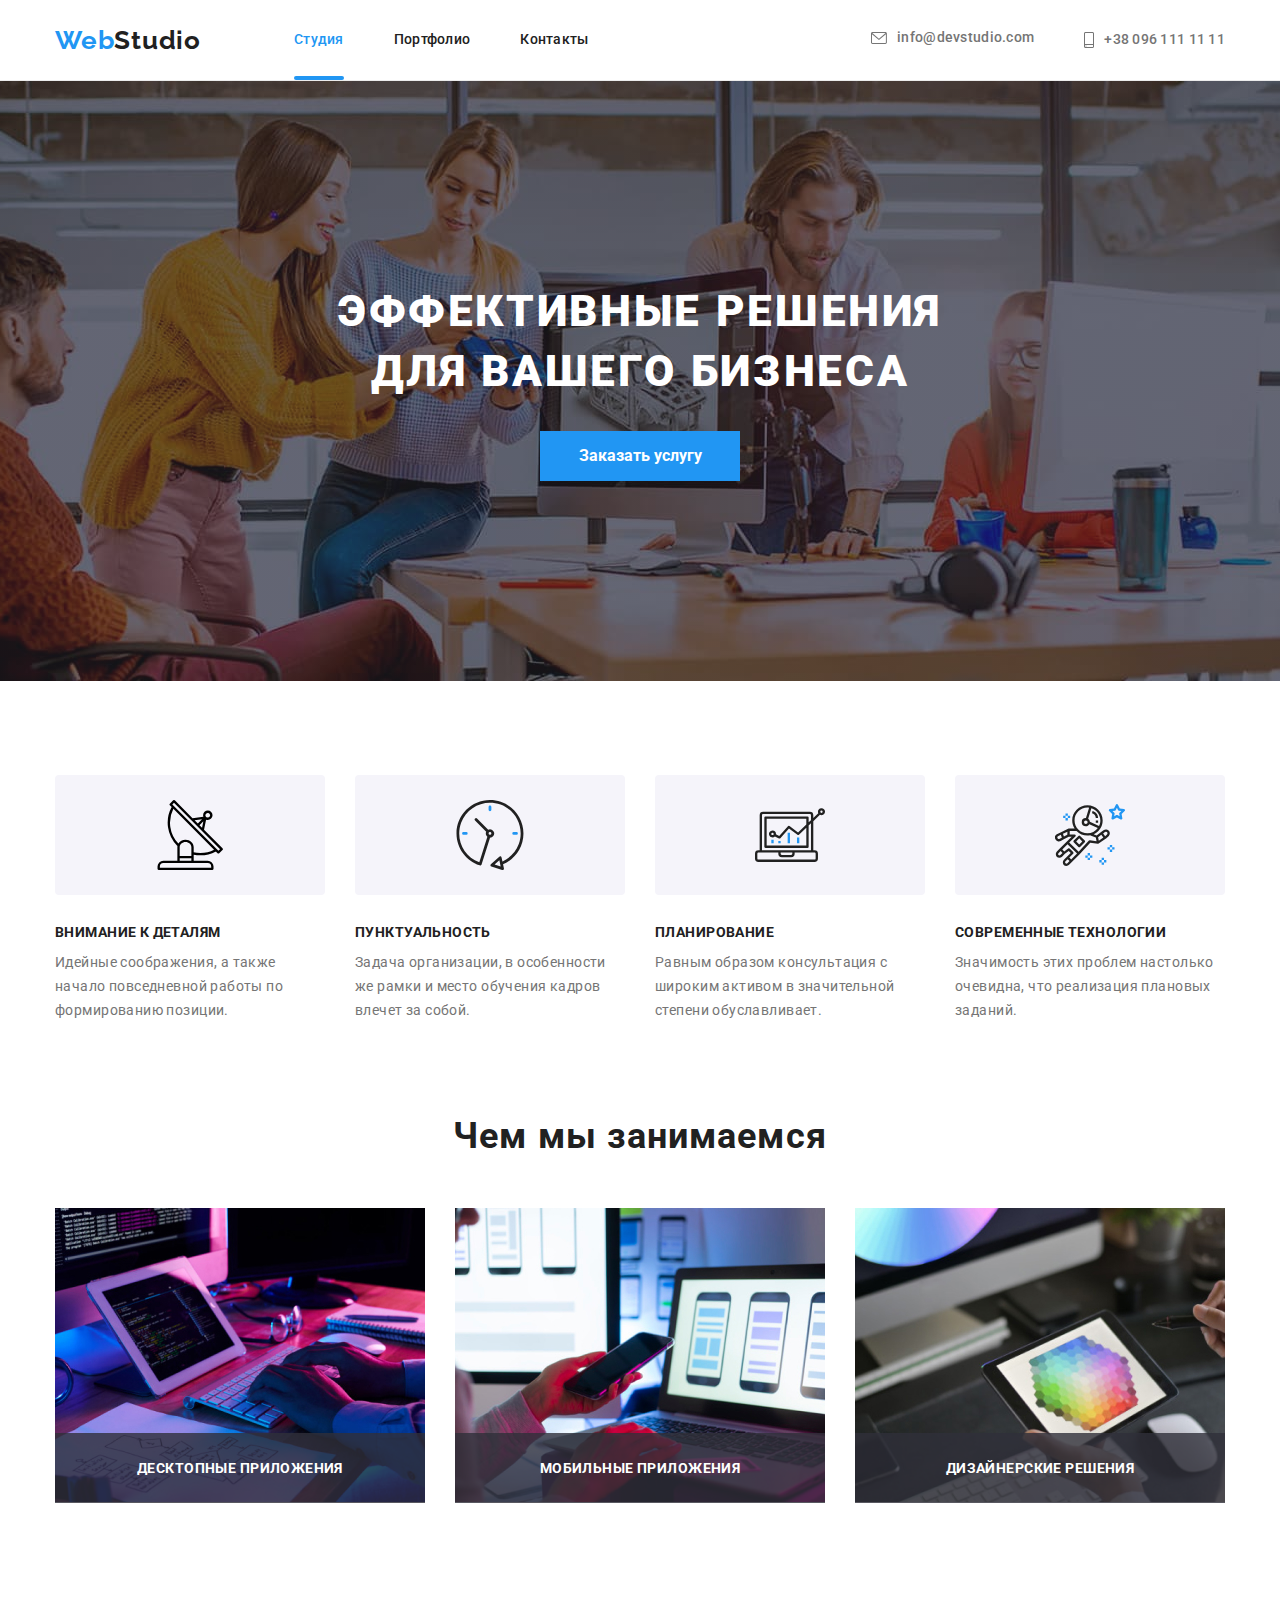
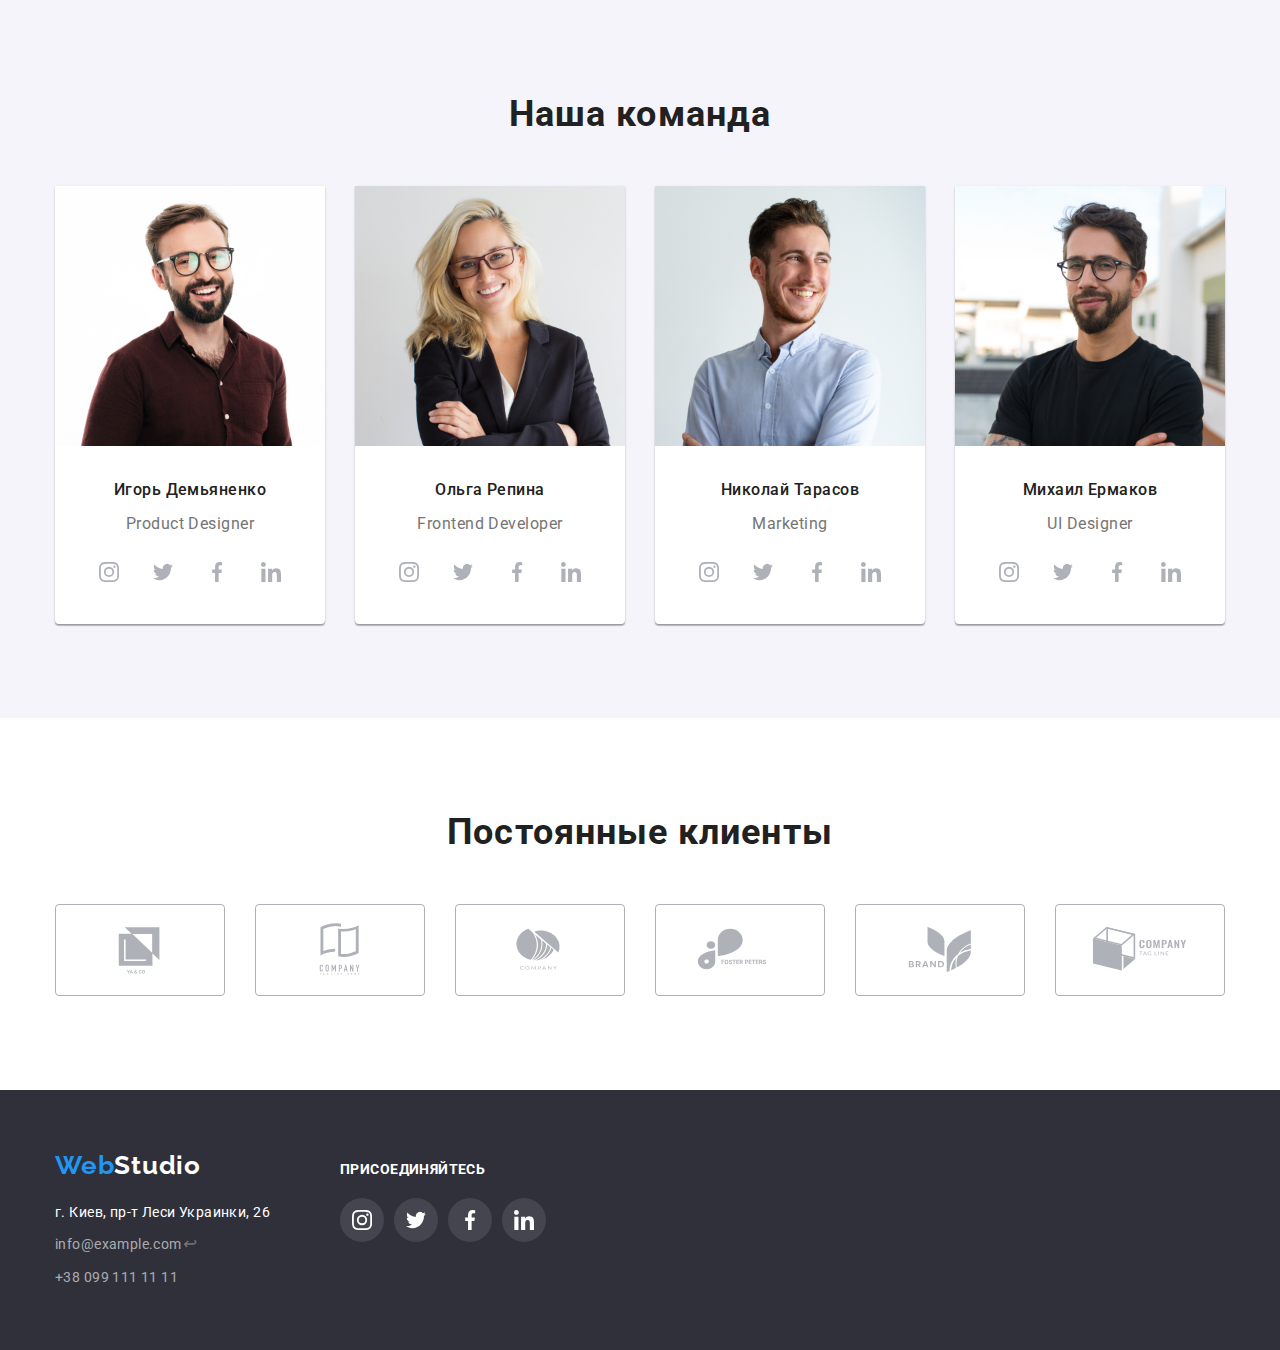
==== index.html @ ed4b8aeb "clone repo" ====
<!DOCTYPE html>
<html lang="ru">
  <head>
    <meta charset="UTF-8" />
    <meta http-equiv="X-UA-Compatible" content="IE=edge" />
    <meta name="viewport" content="width=device-width, initial-scale=1.0" />
    <title>Home work #5</title>
    <link
      href="https://fonts.googleapis.com/css2?family=Raleway:wght@700&family=Roboto:wght@400;500;700;900&display=swap"
      rel="stylesheet"
    />
    <link
      rel="stylesheet"
      href="https://cdnjs.cloudflare.com/ajax/libs/modern-normalize/1.1.0/modern-normalize.min.css"
    />
    <link rel="stylesheet" href="./css/styles.css" />
  </head>
  <body>
    <header class="page-header">
      <nav class="conteiner header-nav">
        <a class="logo link" href="./index.html"
          ><span class="logo-accent">Web</span>Studio</a
        >

        <ul class="site-nav list">
          <li class="item">
            <a href="./index.html" class="link curent">Студия</a>
          </li>
          <li class="item">
            <a href="./portfolio.html" class="link">Портфолио</a>
          </li>
          <li class="item"><a href="" class="link">Контакты</a></li>
        </ul>
        <ul class="contact-nav list">
          <li class="item">
            <a href="emailto:info@devstudio.com" class="e-mail-nav">
              <svg class="icon-envelope">
                <use
                  href="./images/iconsvg/symbol-defs.svg#icon-envelope"
                ></use>
              </svg>
              info@devstudio.com
            </a>
          </li>
          <li class="item">
            <a href="tel:+380961111111" class="tel-nav">
              <svg class="icon-smartphone">
                <use
                  href="./images/iconsvg/symbol-defs.svg#icon-smartphone"
                ></use>
              </svg>
              +38 096 111 11 11</a
            >
          </li>
        </ul>
      </nav>
    </header>

    <main>
      <section class="hero">
        <h1 class="hero-title">Эффективные решения для вашего бизнеса</h1>
        <button type="button" class="hero-button" data-modal-open>
          Заказать услугу
        </button>
      </section>
      <section class="section">
        <div class="conteiner">
          <h2 class="section-title block">Наши преимущества</h2>
          <ul class="list feature-list">
            <li class="feature-margine">
              <div class="icon-section">
                <svg class="icon-hero">
                  <use
                    href="./images/iconsvg/symbol-defs.svg#icon-logoantenna"
                  ></use>
                </svg>
              </div>
              <h3 class="list-title">Внимание к деталям</h3>
              <p class="list-text">
                Идейные соображения, а также начало повседневной работы по
                формированию позиции.
              </p>
            </li>
            <li class="feature-margine">
              <div class="icon-section">
                <svg class="icon-hero">
                  <use href="./images/iconsvg/symbol-defs.svg#icon-clock"></use>
                </svg>
              </div>
              <h3 class="list-title">Пунктуальность</h3>
              <p class="list-text">
                Задача организации, в особенности же рамки и место обучения
                кадров влечет за собой.
              </p>
            </li>
            <li class="feature-margine">
              <div class="icon-section">
                <svg class="icon-hero">
                  <use
                    href="./images/iconsvg/symbol-defs.svg#icon-laptop"
                  ></use>
                </svg>
              </div>
              <h3 class="list-title">Планирование</h3>
              <p class="list-text">
                Равным образом консультация с широким активом в значительной
                степени обуславливает.
              </p>
            </li>
            <li class="feature-margine">
              <div class="icon-section">
                <svg class="icon-hero">
                  <use
                    href="./images/iconsvg/symbol-defs.svg#icon-astronaut"
                  ></use>
                </svg>
              </div>
              <h3 class="list-title">Современные технологии</h3>
              <p class="list-text">
                Значимость этих проблем настолько очевидна, что реализация
                плановых заданий.
              </p>
            </li>
          </ul>
        </div>
      </section>

      <section class="section no-padding">
        <div class="conteiner">
          <h2 class="section-title">Чем мы занимаемся</h2>
          <ul class="pictures list">
            <li class="img-margine">
              <div class="pictur-container">
                <img
                  src="./images/quality1.jpg"
                  width="370"
                  alt="Верстка , скилет , внешнее оформление"
                />
                <h3 class="pictur-name">Десктопные приложения</h3>
              </div>
            </li>
            <li class="img-margine">
              <div class="pictur-container">
                <img
                  src="./images/quality2.jpg"
                  width="370"
                  alt="Мобильная разработка"
                />
                <h3 class="pictur-name">Мобильные приложения</h3>
              </div>
            </li>
            <li class="img-margine">
              <div class="pictur-container">
                <img src="./images/quality3.jpg" width="370" alt="Стилистика" />
                <h3 class="pictur-name">Дизайнерские решения</h3>
              </div>
            </li>
          </ul>
        </div>
      </section>

      <section class="section teams-title">
        <div class="conteiner">
          <h2 class="section-title">Наша команда</h2>
          <ul class="comunity-title list">
            <li class="picture-margine">
              <img
                class="person"
                src="./images/productdesigner.jpg"
                width="270"
                alt="Дизайнер продукта"
              />
              <div class="posution">
                <h3 class="team-title">Игорь Демьяненко</h3>
                <p class="person-title">Product Designer</p>
              </div>
              <ul class="person-contacts list">
                <li class="">
                  <a class="link-networks" href="">
                    <svg class="logo-networks">
                      <use
                        href="./images/iconsvg/symbol-defs.svg#icon-instagram"
                      ></use>
                    </svg>
                  </a>
                </li>
                <li>
                  <a href="" class="link-networks">
                    <svg class="logo-networks">
                      <use
                        href="./images/iconsvg/symbol-defs.svg#icon-twitter"
                      ></use>
                    </svg>
                  </a>
                </li>
                <li>
                  <a href="" class="link-networks">
                    <svg class="logo-networks">
                      <use
                        href="./images/iconsvg/symbol-defs.svg#icon-facebook"
                      ></use>
                    </svg>
                  </a>
                </li>
                <li>
                  <a href="" class="link-networks">
                    <svg class="logo-networks">
                      <use
                        href="./images/iconsvg/symbol-defs.svg#icon-linkedin"
                      ></use>
                    </svg>
                  </a>
                </li>
              </ul>
            </li>
            <li class="picture-margine">
              <img
                class="person"
                src="./images/frontenddeveloper.jpg"
                width="270"
                alt="Фронтенд-разработчик"
              />
              <div class="posution">
                <h3 class="team-title">Ольга Репина</h3>
                <p class="person-title">Frontend Developer</p>
              </div>
              <ul class="person-contacts list">
                <li class="">
                  <a class="link-networks" href="">
                    <svg class="logo-networks">
                      <use
                        href="./images/iconsvg/symbol-defs.svg#icon-instagram"
                      ></use>
                    </svg>
                  </a>
                </li>
                <li>
                  <a href="" class="link-networks">
                    <svg class="logo-networks">
                      <use
                        href="./images/iconsvg/symbol-defs.svg#icon-twitter"
                      ></use>
                    </svg>
                  </a>
                </li>
                <li>
                  <a href="" class="link-networks">
                    <svg class="logo-networks">
                      <use
                        href="./images/iconsvg/symbol-defs.svg#icon-facebook"
                      ></use>
                    </svg>
                  </a>
                </li>
                <li>
                  <a href="" class="link-networks">
                    <svg class="logo-networks">
                      <use
                        href="./images/iconsvg/symbol-defs.svg#icon-linkedin"
                      ></use>
                    </svg>
                  </a>
                </li>
              </ul>
            </li>
            <li class="picture-margine">
              <img
                class="person"
                src="./images/marketing.jpg"
                width="270"
                alt="Маркетинг"
              />
              <div class="posution">
                <h3 class="team-title">Николай Тарасов</h3>
                <p class="person-title">Marketing</p>
              </div>
              <ul class="person-contacts list">
                <li class="">
                  <a class="link-networks" href="">
                    <svg class="logo-networks">
                      <use
                        href="./images/iconsvg/symbol-defs.svg#icon-instagram"
                      ></use>
                    </svg>
                  </a>
                </li>
                <li>
                  <a href="" class="link-networks">
                    <svg class="logo-networks">
                      <use
                        href="./images/iconsvg/symbol-defs.svg#icon-twitter"
                      ></use>
                    </svg>
                  </a>
                </li>
                <li>
                  <a href="" class="link-networks">
                    <svg class="logo-networks">
                      <use
                        href="./images/iconsvg/symbol-defs.svg#icon-facebook"
                      ></use>
                    </svg>
                  </a>
                </li>
                <li>
                  <a href="" class="link-networks">
                    <svg class="logo-networks">
                      <use
                        href="./images/iconsvg/symbol-defs.svg#icon-linkedin"
                      ></use>
                    </svg>
                  </a>
                </li>
              </ul>
            </li>
            <li class="picture-margine">
              <img
                class="person"
                src="./images/uidesigner.jpg"
                width="270"
                alt="Дизайнер пользовательского интерфейса"
              />
              <div class="posution">
                <h3 class="team-title">Михаил Ермаков</h3>
                <p class="person-title">UI Designer</p>
              </div>
              <ul class="person-contacts list">
                <li class="">
                  <a class="link-networks" href="">
                    <svg class="logo-networks">
                      <use
                        href="./images/iconsvg/symbol-defs.svg#icon-instagram"
                      ></use>
                    </svg>
                  </a>
                </li>
                <li>
                  <a href="" class="link-networks">
                    <svg class="logo-networks">
                      <use
                        href="./images/iconsvg/symbol-defs.svg#icon-twitter"
                      ></use>
                    </svg>
                  </a>
                </li>
                <li>
                  <a href="" class="link-networks">
                    <svg class="logo-networks">
                      <use
                        href="./images/iconsvg/symbol-defs.svg#icon-facebook"
                      ></use>
                    </svg>
                  </a>
                </li>
                <li>
                  <a href="" class="link-networks">
                    <svg class="logo-networks">
                      <use
                        href="./images/iconsvg/symbol-defs.svg#icon-linkedin"
                      ></use>
                    </svg>
                  </a>
                </li>
              </ul>
            </li>
          </ul>
        </div>
      </section>
      <section class="section">
        <div class="conteiner">
          <h2 class="section-title">Постоянные клиенты</h2>
          <ul class="company-section list">
            <li class="company">
              <a class="company-link" href="">
                <svg class="company-logo">
                  <use
                    href="./images/iconsvg/symbol-defs.svg#icon-logofirst"
                  ></use>
                </svg>
              </a>
            </li>
            <li class="company">
              <a class="company-link" href="">
                <svg class="company-logo">
                  <use
                    href="./images/iconsvg/symbol-defs.svg#icon-logosecond"
                  ></use>
                </svg>
              </a>
            </li>
            <li class="company">
              <a class="company-link" href="">
                <svg class="company-logo">
                  <use
                    href="./images/iconsvg/symbol-defs.svg#icon-logothird"
                  ></use>
                </svg>
              </a>
            </li>
            <li class="company">
              <a class="company-link" href="">
                <svg class="company-logo">
                  <use
                    href="./images/iconsvg/symbol-defs.svg#icon-logofourth"
                  ></use>
                </svg>
              </a>
            </li>
            <li class="company">
              <a class="company-link" href="">
                <svg class="company-logo">
                  <use
                    href="./images/iconsvg/symbol-defs.svg#icon-logofifth"
                  ></use>
                </svg>
              </a>
            </li>
            <li class="company">
              <a class="company-link" href=""
                ><svg class="company-logo">
                  <use
                    href="./images/iconsvg/symbol-defs.svg#icon-logosixth"
                  ></use></svg
              ></a>
            </li>
          </ul>
        </div>
      </section>
    </main>

    <footer class="main-footer">
      <div class="conteiner main-footer-container">
        <div>
          <a href="./index.html" class="logo link"
            ><span class="logo-accent">Web</span
            ><span class="logostudia-accent">Studio</span></a
          >
          <address>
            <ul class="list">
              <li class="adress-margin">
                <a
                  href="https://www.google.com/maps/d/viewer?mid=10uSM3H-mIU3GznYo2szRIEphczw&hl=en_US&ll=50.42732700000001%2C30.538092&z=17"
                  class="map"
                  target="_blank"
                  rel="noopener noreferrer"
                  >г. Киев, пр-т Леси Украинки, 26</a
                >
              </li>
              <li class="contact-margin">
                <a href="mailto:info@example.com" class="footer-info"
                  >info@example.com</a
                >↩
              </li>
              <li class="contact-margin">
                <a href="tel:+380991111111" class="footer-info"
                  >+38 099 111 11 11</a
                >
              </li>
            </ul>
          </address>
        </div>
        <div class="footer-section">
          <h4 class="footer-contact-title">присоединяйтесь</h4>
          <ul class="footer-contact list">
            <li>
              <a class="footer-contact-link" href="">
                <svg class="footer-networks">
                  <use
                    href="./images/iconsvg/symbol-defs.svg#icon-footerinstagram"
                  ></use>
                </svg>
              </a>
            </li>
            <li>
              <a class="footer-contact-link" href="">
                <svg class="footer-networks">
                  <use
                    href="./images/iconsvg/symbol-defs.svg#icon-footertwitter"
                  ></use>
                </svg>
              </a>
            </li>
            <li>
              <a class="footer-contact-link" href="">
                <svg class="footer-networks">
                  <use
                    href="./images/iconsvg/symbol-defs.svg#icon-footerfacebook"
                  ></use>
                </svg>
              </a>
            </li>
            <li>
              <a class="footer-contact-link" href="">
                <svg class="footer-networks">
                  <use
                    href="./images/iconsvg/symbol-defs.svg#icon-footerlinkedin"
                  ></use>
                </svg>
              </a>
            </li>
          </ul>
        </div>
      </div>
    </footer>
    <div class="bagdrop is-hidden" data-modal>
      <div class="modal">
        <button class="hero-button-close" data-modal-close>
          <svg class="hero-icon-close">
            <use href="./images/iconsvg/symbol-defs.svg#icon-close"></use>
          </svg>
        </button>
      </div>
    </div>
    <script src="./js/modal.js"></script>
  </body>
</html>
---- css/styles.css ----
:root {
  --primary-text-color: #757575;
  --main-black-color: #212121;
  --accent-color: #2196f3;
  --main-white-color: #ffffff;
  --hero-footer-backgraund-color: #2f303a;
  --section-team-background-color: #f5f4fa;
  --contacts-text-color: rgba(255, 255, 255, 0.6);

  --anim: 250ms cubic-bezier(0.4, 0, 0.2, 1);
}

body {
  background-color: var(--main-white-color);
  color: var(--primary-text-color);
  font-family: Roboto, sans-serif;
}
.list {
  padding: 0;
  margin: 0;
  list-style: none;
}
.block {
  position: absolute;
  width: 1px;
  height: 1px;
  margin: -1px;
  border: 0;
  padding: 0;

  white-space: nowrap;
  clip-path: inset(100%);
  clip: rect(0 0 0 0);
  overflow: hidden;
}
/* reset */
h1,
h2,
h3,
h4,
h5,
p,
ul {
  margin: 0;
  padding: 0;
  border: 0;
  font-size: 100%;
  font: inherit;
  vertical-align: baseline;
}

/* Header */
.page-header {
  border-bottom: 1px solid #ececec;
}

.header-nav {
  display: flex;
  align-items: center;
}
.e-mail-nav {
  color: var(--primary-text-color);
  display: flex;
  align-items: center;
  transition: var(--anim);
}
.e-mail-nav:hover {
  color: var(--primary-text-color);
}
.icon-envelope {
  width: 16px;
  height: 12px;
  fill: currentColor;
  margin-right: 10px;
}
.tel-nav {
  display: flex;
  align-items: center;
  transition: var(--anim);
}
.icon-smartphone {
  width: 10px;
  height: 16px;
  fill: currentColor;
  margin-right: 10px;
}
.icon-smartphone:hover {
  fill: var(--accent-color);
}
.conteiner {
  margin-left: auto;
  margin-right: auto;
  width: 1200px;
  padding-left: 15px;
  padding-right: 15px;
}
.icon-smartphone {
  width: 10px;
  height: 16px;
}
.logo {
  color: var(--main-black-color);
  font-family: "Raleway", cursive;
  font-weight: 700;
  font-size: 26px;
  line-height: 1.19;
  letter-spacing: 0.03em;
  text-decoration: none;
}
.logo-accent {
  color: var(--accent-color);
}
.site-nav {
  display: flex;
  margin-left: 93px;
}
.site-nav .item {
  margin-right: 50px;
}
.site-nav .item:last-child {
  margin-right: 0;
}
.site-nav .link {
  display: block;
  padding-top: 32px;
  padding-bottom: 32px;

  color: var(--main-black-color);
  font-weight: 500;
  font-size: 14px;
  line-height: 1.14;
  letter-spacing: 0.02em;
  text-decoration: none;
  transition: var(--anim);
}
.site-nav .link:hover,
.site-nav .link:focus {
  color: var(--accent-color);
}
.site-nav .link.curent {
  color: var(--accent-color);
}
.link.curent {
  position: relative;
}
.link.curent::after {
  content: "";
  position: absolute;
  bottom: 0;
  left: 0;
  transform: translateY(-10);

  background-color: var(--accent-color);
  display: block;
  width: 100%;
  height: 4px;
  border-radius: 2px;
}
.contact-nav a {
  color: var(--primary-text-color);
  font-weight: 500;
  font-size: 14px;
  line-height: 1.14px;
  letter-spacing: 0.02em;
  text-decoration: none;
}
.contact-nav a:hover,
.contact-nav a:focus {
  color: var(--accent-color);
}
.contact-nav {
  display: flex;
  margin-left: auto;
}
.contact-nav .item + .item {
  margin-left: 50px;
}

/* Main
 Эффективные решения для вашего бизнеса */
.hero {
  padding-top: 200px;
  padding-bottom: 200px;
  text-align: center;
  background-color: var(--main-black-color);
  background-image: linear-gradient(
      to right,
      rgba(47, 48, 58, 0.4),
      rgba(47, 48, 58, 0.4)
    ),
    url(../images/team.jpg);
  height: 600px;
  max-width: 1600px;
  background-repeat: no-repeat;
  background-size: cover;
  background-position: center;

  margin-left: auto;
  margin-right: auto;
}
.hero-title {
  margin-top: 0px;
  margin-bottom: 30px;
  margin-left: auto;
  margin-right: auto;

  color: var(--main-white-color);
  font-weight: 900;
  font-size: 44px;
  line-height: 1.37;
  text-transform: uppercase;
  letter-spacing: 0.06em;
  text-align: center;
  width: 700px;
}

.hero-button {
  width: 200px;
  height: 50px;
  color: var(--main-white-color);
  background: var(--accent-color);
  font-family: inherit;
  font-weight: 700;
  font-size: 16px;
  line-height: 1.9;
  border-width: 0;
}
.bagdrop.is-hidden {
  opacity: 0;
  visibility: hidden;
  pointer-events: none;
}

.modal {
  position: absolute;
  top: 50%;
  left: 50%;
  transform: translate(-50%, -50%);

  width: 530px;
  height: 580px;
  background: #ffffff;
  box-shadow: 0px 1px 3px rgba(0, 0, 0, 0.12), 0px 1px 1px rgba(0, 0, 0, 0.14),
    0px 2px 1px rgba(0, 0, 0, 0.2);
  border-radius: 4px;
  z-index: 2;
}
.bagdrop {
  position: fixed;
  left: 0;
  top: 0;
  background-color: rgba(0, 0, 0, 0.2);
  transition: var(--anim);

  width: 100%;
  height: 100%;
}
.hero-icon-close {
  width: 30px;
  height: 30px;
}
.hero-button-close {
  display: flex;
  justify-content: center;
  align-items: center;
  padding: 0;
  position: absolute;
  right: 8px;
  top: 8px;
  visibility: visible;
  pointer-events: visible;
  border-radius: 50%;
  width: 30px;
  height: 30px;
  border: 0;
  background-color: var(--main-white-color);
}
.section {
  padding-top: 94px;
  padding-bottom: 94px;
}
.feature-list {
  display: flex;
  margin-top: 0;
  margin-bottom: 10;
}
/* Чем занимаемся */
.section-title {
  margin-bottom: 50px;
  margin-top: 0;

  color: var(--main-black-color);
  font-weight: 700;
  font-size: 36px;
  line-height: 1.16;
  letter-spacing: 0.03em;
  text-align: center;
}

.company-section {
  display: flex;
}

.company-link {
  display: flex;
  justify-content: center;
  align-items: center;
  width: 170px;
  height: 92px;
  border: 1px solid #afb1b8;
  border-radius: 4px;
  color: #afb1b8;
  transition: var(--anim);
}
.company-logo {
  width: 106px;
  height: 60px;
  fill: currentColor;
}
.company-link:hover,
.company-link:focus {
  color: var(--accent-color);
  border-color: var(--accent-color);
}
.company-section .company + .company {
  margin-left: 30px;
}

/* Наши преимущества */
.feature-list .feature-margine + .feature-margine {
  margin-left: 30px;
}
.icon-section {
  background-color: var(--section-team-background-color);
  width: 270px;
  height: 120px;
  display: flex;
  justify-content: center;
  align-items: center;
  margin-bottom: 30px;
  border-radius: 4px;
}

.icon-hero {
  width: 70px;
  height: 70px;
}

.list-title {
  margin-top: 0;
  margin-bottom: 10px;

  color: var(--main-black-color);
  font-weight: 700;
  font-size: 14px;
  line-height: 1.14;
  letter-spacing: 0.03em;
  text-transform: uppercase;
}
.list-text {
  margin-top: 10px;
  margin-bottom: 0;
  width: 270px;

  color: var(--primary-text-color);
  font-size: 14px;
  line-height: 1.7;
  letter-spacing: 0.03em;
}

/* cards */
.section.no-padding {
  padding-top: 0;
  padding-bottom: 94px;
}
.pictures {
  display: flex;
}
.pictures .img-margine + .img-margine {
  margin-left: 30px;
}
.pictur-container {
  position: relative;
}
.pictur-name {
  position: absolute;
  bottom: 3px;
  background: rgba(47, 48, 58, 0.8);
  padding: 27px 0;
  width: 100%;
  color: var(--main-white-color);

  font-weight: 700;
  font-size: 14px;
  line-height: calc(16 / 14);
  text-align: center;
  letter-spacing: 0.03em;
  text-transform: uppercase;
}
/* Наша команда */
.teams-title {
  background: var(--section-team-background-color);
}
.comunity-title {
  display: flex;
  margin-right: 30px;
}
.comunity-title .picture-margine + .picture-margine {
  margin-left: 30px;
}
.person {
  display: block;
}
.posution {
  padding-top: 30px;
  padding-bottom: 16px;
}
.team-title {
  margin-top: 0;
  margin-bottom: 10px;
  text-align: center;

  color: var(--main-black-color);
  font-weight: 500;
  font-size: 16px;
  line-height: 1.8;
  letter-spacing: 0.03em;
}
.person-title {
  margin-top: 0px;
  text-align: center;
  margin-bottom: 0;

  font-size: 16px;
  line-height: 1.18;
  letter-spacing: 0.03em;
}
.person-contacts {
  display: flex;
  justify-content: center;
}
.link-networks {
  display: flex;
  align-items: center;
  justify-content: center;
  width: 44px;
  height: 44px;
  color: #afb1b8;
  transition: var(--anim);
}
.link-networks:hover,
.link-networks:focus {
  background-color: var(--accent-color);
  border-radius: 50%;
  color: var(--main-white-color);
}
.person-contacts li + li {
  margin-left: 10px;
}
.logo-networks {
  width: 20px;
  height: 20px;
  fill: currentColor;
}

.picture-margine {
  border-radius: 0px 0px 4px 4px;
  background: var(--main-white-color);
  padding-bottom: 30px;
  box-shadow: 0px 1px 3px rgba(0, 0, 0, 0.12), 0px 1px 1px rgba(0, 0, 0, 0.14),
    0px 2px 1px rgba(0, 0, 0, 0.2);
  border-radius: 0px 0px 4px 4px;
}
/* footer */
.main-footer {
  padding-top: 60px;
  padding-bottom: 60px;

  background: var(--hero-footer-backgraund-color);
  text-decoration: none;
}
.main-footer-container {
  display: flex;
  align-items: baseline;
}
.adress-margin {
  margin-top: 20px;
  margin-bottom: 9px;
}
.contact-margin {
  margin-bottom: 9px;
}
.contact-margin:last-child {
  margin-bottom: 0%;
}
.logostudia-accent {
  color: var(--main-white-color);
}
.map {
  color: var(--main-white-color);
  font-size: 14px;
  line-height: 1.71;
  letter-spacing: 0.03em;
  text-decoration: none;
  font-style: normal;
  transition: var(--anim);
}
.map:hover,
.map:focus {
  color: var(--accent-color);
}
.footer-info {
  color: var(--contacts-text-color);
  font-size: 14px;
  line-height: 1.71;
  letter-spacing: 0.03em;
  text-decoration: none;
  font-style: normal;
  transition: var(--anim);
}
.footer-info:hover,
.footer-info:focus {
  color: var(--accent-color);
}
.footer-section {
  margin-left: 70px;
}
.footer-contact-title {
  font-weight: 700;
  font-size: 14px;
  line-height: 1.14;
  letter-spacing: 0.03em;
  text-transform: uppercase;
  color: var(--main-white-color);
}
.footer-contact {
  margin-top: 20px;
  display: flex;
}
.footer-contact li + li {
  margin-left: 10px;
}
.footer-contact-link {
  display: flex;
  justify-content: center;
  align-items: center;
  border-radius: 50%;
  color: var(--main-white-color);
  background-color: rgba(255, 255, 255, 0.1);
  width: 44px;
  height: 44px;
  transition: var(--anim);
}

.footer-contact-link:hover,
.footer-contact-link:focus {
  background-color: var(--accent-color);
}
.footer-networks {
  width: 20px;
  height: 20px;
  fill: currentColor;
}

/* Portfolio */
.all-content {
  padding-top: 94px;
  padding-bottom: 94px;
}
.main-portfolio {
  margin-top: 0;
  margin-bottom: 0;
  display: none;
}
.button-nav:hover,
.button-nav:focus {
  color: var(--main-white-color);
  background: var(--accent-color);
}
.filters {
  display: flex;
  justify-content: center;
  margin-bottom: 50px;
}
.filter-main {
  margin-left: 8px;
}
.button-nav {
  padding: 6px 22px;
  border-radius: 4px;
  font-family: Roboto, sans-serif;
  border-width: 0;
  color: var(--main-black-color);
  font-weight: 500;
  font-size: 16px;
  line-height: 1.6;
  text-align: center;
  letter-spacing: 0.03em;
  cursor: pointer;
  background: var(--section-team-background-color);
  transition: var(--anim);
}
/* pictures filters */
.portfolio-filters {
  display: flex;
  flex-wrap: wrap;
  margin-bottom: -30px;
}
.project {
  margin-right: 30px;
  margin-bottom: 30px;
  outline: 1px solid #eeeeee;
}
.project:hover,
.project:focus {
  box-shadow: 0px 1px 1px rgba(0, 0, 0, 0.12), 0px 4px 4px rgba(0, 0, 0, 0.06),
    1px 4px 6px rgba(0, 0, 0, 0.16);
  transition: var(--anim);
}
.project:nth-child(3n) {
  margin-right: 0;
}
.project.project:ntn-last-child(-n + 3) {
  margin-bottom: 0;
}

.project-title {
  margin-bottom: 4px;

  font-weight: 700;
  font-size: 18px;
  line-height: 2;
  letter-spacing: 0.06em;
  color: var(--main-black-color);
}
.project-cards {
  position: relative;
  overflow: hidden;

  display: inline-flex;
  align-items: center;
}
.project-card-link {
  text-decoration: none;
  color: var(--primary-text-color);
}
.project-card-link:hover .card,
.project-card-link:focus .card {
  opacity: 1;
  transform: translatey(0);
}
.card {
  background-color: rgba(33, 150, 243, 0.9);
  font-weight: 400;
  font-size: 18px;
  line-height: calc(28 / 18);
  letter-spacing: 0.03em;
  color: #ffffff;
  height: 100%;
  padding: 65px 24px;
  position: absolute;
  opacity: 0;
  transform: translatey(100%);
  transition: var(--anim);
}
.project-text {
  padding: 20px 24px;
}
.project-info {
  font-weight: 400;
  font-size: 16px;
  line-height: calc(30 / 16);
  letter-spacing: 0.03em;
}
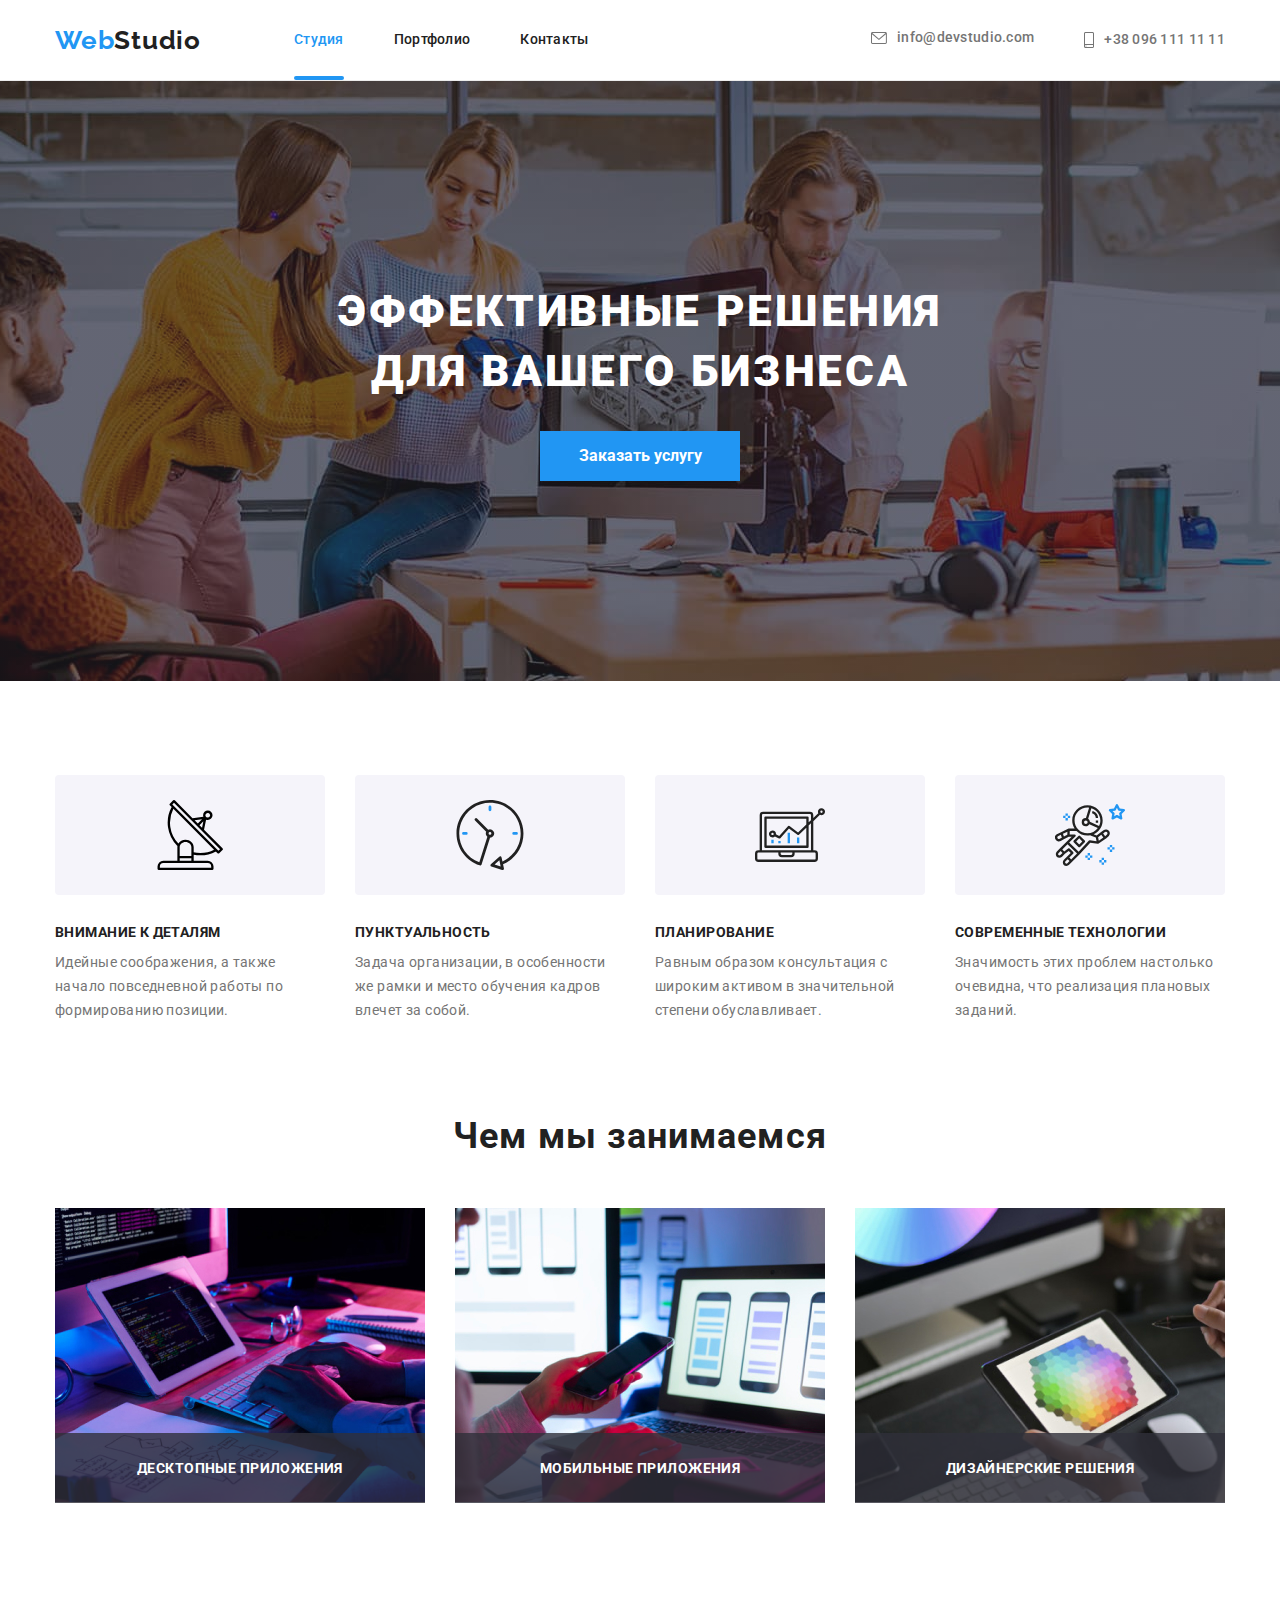
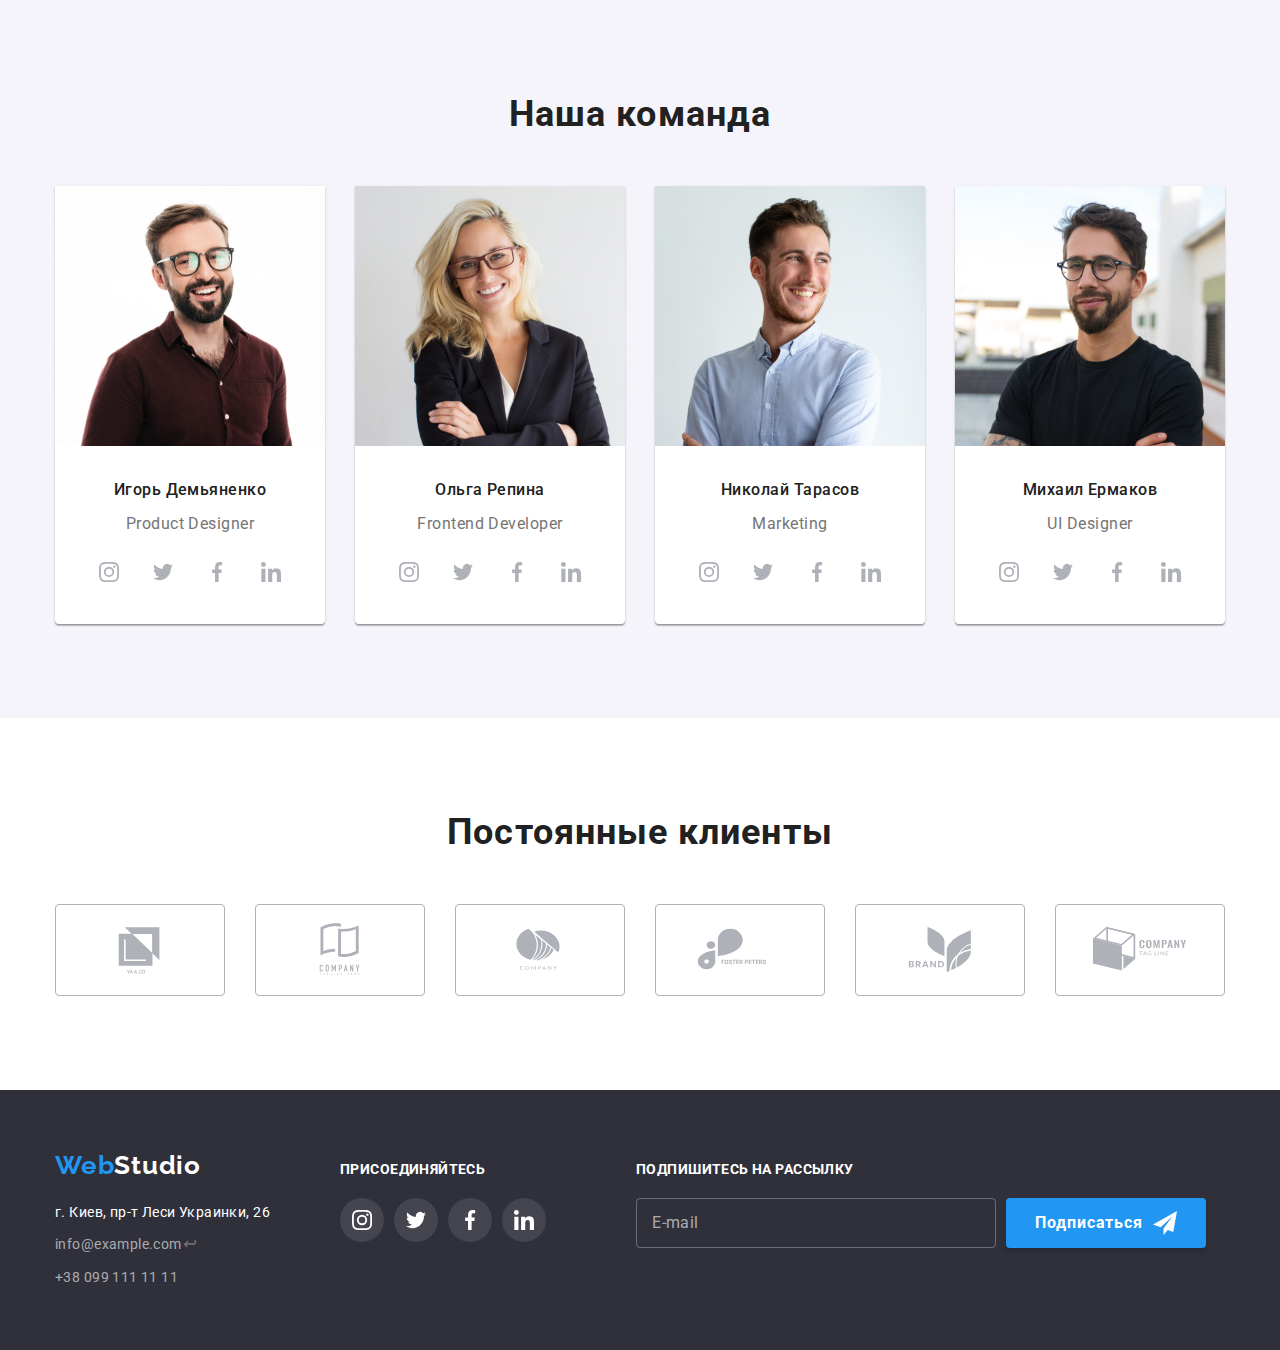
==== commit 6afe9dc8: "did homework 6" ====
--- a/index.html
+++ b/index.html
@@ -500,6 +500,25 @@
             </li>
           </ul>
         </div>
+        <div class="footer-mailing">
+          <h4 class="footer-contact-title">Подпишитесь на рассылку</h4>
+          <form class="mailing-form">
+            <label>
+              <input
+                class="footer-email"
+                type="email"
+                name="email"
+                placeholder="E-mail"
+              />
+            </label>
+            <button class="mailing-submit" type="submit">
+              <span>Подписаться</span>
+              <svg class="icon-send">
+                <use href="./images/iconsvg/symbol-defs.svg#icon-send"></use>
+              </svg>
+            </button>
+          </form>
+        </div>
       </div>
     </footer>
     <div class="bagdrop is-hidden" data-modal>
@@ -509,6 +528,66 @@
             <use href="./images/iconsvg/symbol-defs.svg#icon-close"></use>
           </svg>
         </button>
+        <form>
+          <h2 class="title-form">Оставьте свои данные, мы вам перезвоним</h2>
+          <label class="lable-form" for="">
+            <span class="name-span-form">Имя</span>
+            <span class="icon-name">
+              <input class="name-form" type="text" name="username" />
+
+              <svg class="icon-name-prson">
+                <use href="./images/iconsvg/symbol-defs.svg#icon-name"></use>
+              </svg>
+            </span>
+          </label>
+          <label class="lable-form" for="">
+            <span class="name-span-form">Телефон</span>
+            <span class="icon-name">
+              <input class="name-form" type="tel" name="number" />
+
+              <svg class="icon-name-prson">
+                <use href="./images/iconsvg/symbol-defs.svg#icon-tell"></use>
+              </svg>
+            </span>
+          </label>
+          <label class="lable-form" for="">
+            <span class="name-span-form">Почта</span>
+            <span class="icon-name">
+              <input class="name-form" type="email" name="email" />
+              <svg class="icon-name-prson">
+                <use href="./images/iconsvg/symbol-defs.svg#icon-email"></use>
+              </svg>
+            </span>
+          </label>
+          <label class="lable-form" for="">
+            <span class="name-span-form">Комментарий</span>
+            <textarea
+              class="name-form coment-form"
+              name="feedback"
+              placeholder="Введите текст"
+            ></textarea>
+          </label>
+          <label class="checkbox-label">
+            <input class="checkbox-form" type="checkbox" name="check" />
+            <svg class="icon-checkbox">
+              <use href="./images/iconsvg/symbol-defs.svg#icon-checkbox"></use>
+            </svg>
+            <span class="icon-checked">
+              <svg class="checked-form">
+                <use
+                  href="./images/iconsvg/symbol-defs.svg#icon-checkbox-checked"
+                ></use>
+              </svg>
+            </span>
+            <span class="name-span-form checkbox-name">
+              Соглашаюсь с рассылкой и принимаю
+              <a class="contract-form" href="">Условия договора</a>
+            </span>
+          </label>
+          <div class="button-form">
+            <button class="send-form" type="submit">Отправить</button>
+          </div>
+        </form>
       </div>
     </div>
     <script src="./js/modal.js"></script>
--- a/css/styles.css
+++ b/css/styles.css
@@ -274,6 +274,140 @@
   height: 30px;
   border: 0;
   background-color: var(--main-white-color);
+  cursor: pointer;
+  outline: 1px solid rgba(0, 0, 0, 0.1);
+  transition: var(--anim);
+}
+.hero-button-close:hover .hero-icon-close {
+  fill: var(--accent-color);
+}
+.title-form {
+  padding: 40px 40px 12px;
+
+  font-weight: 700;
+  font-size: 20px;
+  line-height: calc(23 / 20);
+  text-align: center;
+  letter-spacing: 0.03em;
+
+  color: var(--main-black-color);
+}
+.lable-form {
+  display: block;
+  padding: 0px 40px 12px;
+}
+.name-span-form {
+  display: block;
+  padding-bottom: 4px;
+
+  display: block;
+  font-weight: 400;
+  font-size: 12px;
+  line-height: calc(14 / 12);
+  letter-spacing: 0.01em;
+  color: var(--primary-text-color);
+}
+.name-form {
+  display: block;
+  width: 100%;
+  height: 40px;
+  border: 1px solid rgba(33, 33, 33, 0.2);
+  border-radius: 4px;
+  outline: none;
+  padding-left: 30px;
+  transition: var(--anim);
+}
+.name-form:hover,
+.name-form:focus {
+  border-color: var(--accent-color);
+}
+.name-form:hover ~ .icon-name-prson,
+.name-form:focus ~ .icon-name-prson {
+  fill: var(--accent-color);
+}
+.coment-form {
+  height: 120px;
+  resize: none;
+  padding: 12px 16px;
+}
+.coment-form::placeholder {
+  font-weight: 400;
+  font-size: 12px;
+  line-height: calc(14 / 12);
+  letter-spacing: 0.01em;
+  color: rgba(117, 117, 117, 0.5);
+}
+.icon-name {
+  position: relative;
+}
+.icon-name-prson {
+  position: absolute;
+  top: 50%;
+  transform: translateY(-50%);
+  margin-left: 14px;
+
+  width: 12px;
+  height: 12px;
+}
+.checkbox-label {
+  display: flex;
+  padding: 10px 40px 30px;
+  align-items: center;
+}
+.checkbox-name {
+  padding: 0;
+  margin-left: 9px;
+}
+.checkbox-form {
+  visibility: hidden;
+  width: 0;
+}
+.checkbox-form:checked ~ .icon-checkbox {
+  visibility: hidden;
+  width: 0;
+}
+.checkbox-form:checked ~ .icon-checked {
+  visibility: visible;
+  width: 16px;
+}
+.icon-checkbox,
+.checked-form {
+  width: 16px;
+  height: 16px;
+}
+.icon-checkbox {
+  visibility: visible;
+}
+.checked-form {
+  fill: var(--main-white-color);
+}
+.icon-checked {
+  background-color: var(--accent-color);
+  width: 0;
+  height: 16px;
+  border-radius: 2px;
+  visibility: hidden;
+}
+.contract-form {
+  color: var(--accent-color);
+}
+.send-form {
+  width: 200px;
+  height: 50px;
+  font-size: 16px;
+  line-height: 30px;
+  letter-spacing: 0.06em;
+  background: #2196f3;
+  box-shadow: 0px 4px 4px rgba(0, 0, 0, 0.15);
+  border-radius: 4px;
+  color: var(--main-white-color);
+  border: 0;
+  cursor: pointer;
+}
+.button-form {
+  width: 100%;
+  display: flex;
+  justify-content: center;
 }
 .section {
   padding-top: 94px;
@@ -532,9 +666,9 @@
   letter-spacing: 0.03em;
   text-transform: uppercase;
   color: var(--main-white-color);
+  margin-bottom: 20px;
 }
 .footer-contact {
-  margin-top: 20px;
   display: flex;
 }
 .footer-contact li + li {
@@ -561,7 +695,52 @@
   height: 20px;
   fill: currentColor;
 }
-
+.footer-mailing {
+  margin-left: 90px;
+}
+.mailing-form {
+  display: flex;
+  align-items: center;
+}
+.footer-email {
+  width: 360px;
+  height: 50px;
+  border: 1px solid rgba(255, 255, 255, 0.3);
+  border-radius: 4px;
+  background-color: inherit;
+  padding: 15px;
+  margin-right: 10px;
+}
+.footer-email::placeholder {
+  font-weight: 400;
+  font-size: 16px;
+  line-height: calc(20 / 16);
+  letter-spacing: 0.03em;
+  color: rgba(255, 255, 255, 0.6);
+}
+.mailing-submit {
+  width: 200px;
+  height: 50px;
+  background-color: var(--accent-color);
+  box-shadow: 0px 4px 4px rgba(0, 0, 0, 0.15);
+  border-radius: 4px;
+  border: 0;
+  font-weight: 700;
+  font-size: 16px;
+  line-height: calc(30 / 16);
+  display: flex;
+  align-items: center;
+  letter-spacing: 0.06em;
+  justify-content: center;
+  cursor: pointer;
+
+  color: #ffffff;
+}
+.icon-send {
+  width: 24px;
+  height: 24px;
+  margin-left: 10px;
+}
 /* Portfolio */
 .all-content {
   padding-top: 94px;
